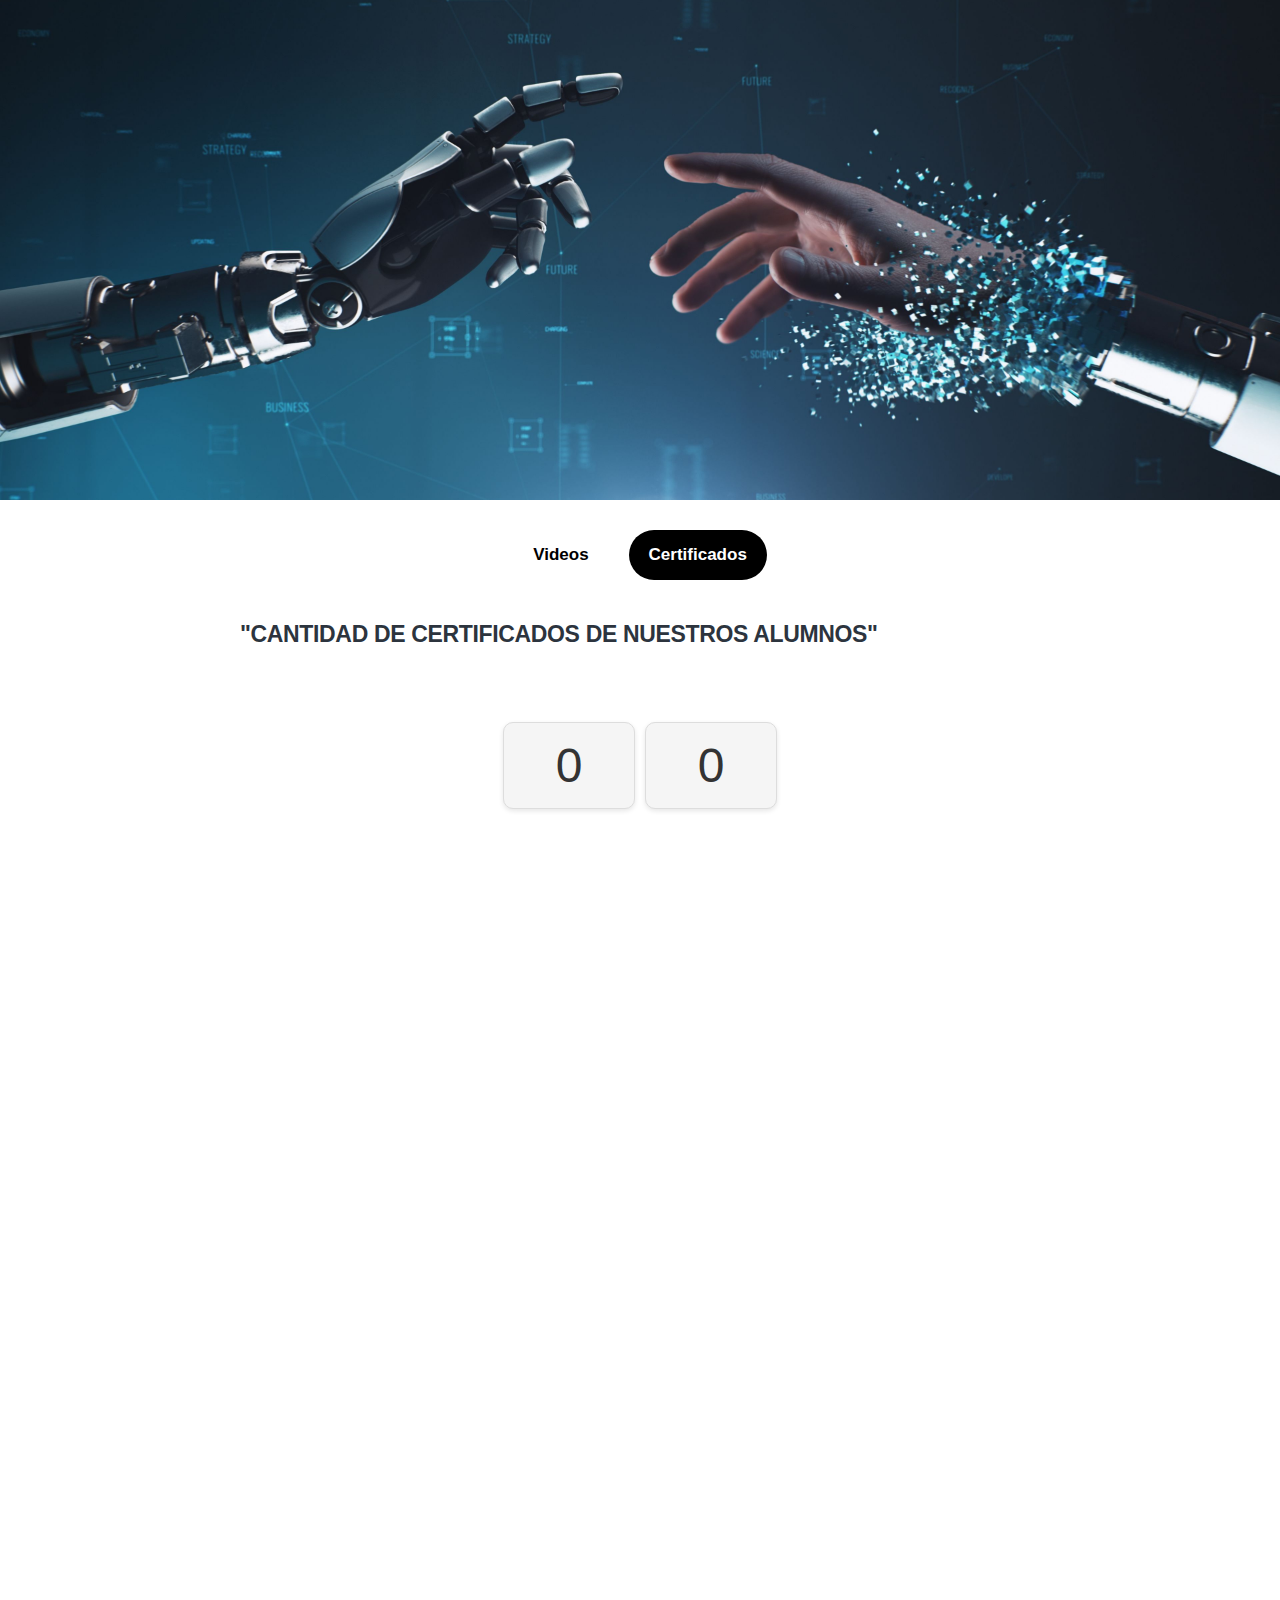
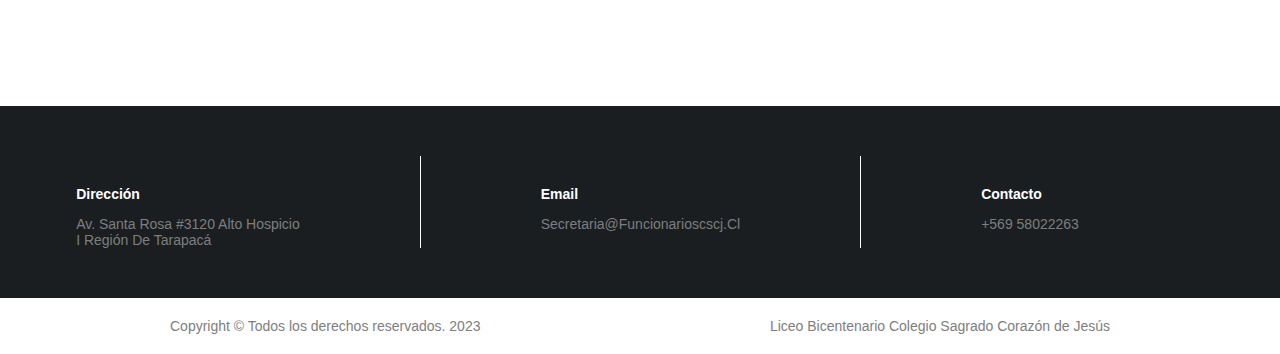
==== certificados.html @ 9f1e6156 "Principal" ====
<!DOCTYPE html>
<html lang="en">
  <head>
    <meta charset="UTF-8" />
    <meta name="viewport" content="width=device-width, initial-scale=1.0" />
    <title>PENSAMIENTO COMPUTACIONAL</title>
    <!-- Enlace al archivo de estilos CSS -->
    <link rel="stylesheet" href="certificados.css" />
    <link
      rel="stylesheet"
      href="https://cdnjs.cloudflare.com/ajax/libs/font-awesome/6.5.1/css/all.min.css"
      integrity="sha512-DTOQO9RWCH3ppGqcWaEA1BIZOC6xxalwEsw9c2QQeAIftl+Vegovlnee1c9QX4TctnWMn13TZye+giMm8e2LwA=="
      crossorigin="anonymous"
      referrerpolicy="no-referrer"
    />
  </head>
  <body>
    <div id="lightbox-2" class="lightbox-2"> <!-- PESTAÑA VIDEOS IA -->
      <div class="lightbox-content-2">
        <span class="close" onclick="closeLightbox()">&times;</span>
        <img id="lightbox-img" class="lightbox-img"></img>
      </div>
    </div>
    <header class="image-section">
      <!-- Contenido de la página con la imagen de fondo -->
      <div class="header">
        <!-- Contenido del encabezado, como tu logotipo y título -->
        <div class="logo-and-title">
          <a href="https://www.colegiosagradocorazondejesus.cl/cscj/" class="icon">
            <img src="assets/img/logo.png" alt="Logo Colegio" width="35" />
          </a>
          <a href="https://www.colegiosagradocorazondejesus.cl/cscj/"> <h2 class="hola">PENSAMIENTO COMPUTACIONAL</h2> </a>
        </div>
      </div>
      <div class="titulo">
        VIDEOS IA 3ºHC <br />
        PENSAMIENTO COMPUTACIONAL
      </div>
    </header>
    <main class="bordes">
      <div class="nav-container">
        <a class="nav-link" href="index.html">
          <div class="square">
            <span class="text">Videos</span>
          </div>
        </a>
        <a class="nav-link-active" href="certificados.html">
          <div class="square-2">
            <span class="text-2">Certificados</span>
          </div>
        </a>
      </div>
      <div
        class="titulo-videos">
        <h4
          class="videos">
          "CANTIDAD DE CERTIFICADOS DE NUESTROS ALUMNOS"
        </h4>
      </div>
      <div class="odometer">
        <div class="digit" id="digit1">0</div>
        <div class="digit" id="digit2">0</div>
      </div>
      <div class="certificados">
        <img class="certificado-item" src="assets/img/scratch-basico.png" >
        <img class="certificado-item" src="assets/img/scratch-intermedio.png" >
        <img class="certificado-item" src="assets/img/scratch-avanzado.png" >
        <img class="certificado-item" src="assets/img/internet-de-las-cosas.png" >
        <img class="certificado-item" src="assets/img/ia-1.png" >
        <img class="certificado-item" src="assets/img/ia-2.png" >
        <img class="certificado-item" src="assets/img/app-moviles-1.png" >
        <img class="certificado-item" src="assets/img/app-moviles-2.png" >
        <img class="certificado-item" src="assets/img/ciberseguridad.png" >
        <img class="certificado-item" src="assets/img/python-1.png" >
        <img class="certificado-item" src="assets/img/python-2.png" >
      </div>
    </main>
    <section id="footer-top" class="footer-top">
      <div class="container">
        <div class="top-widget-contacts">
          <div class="widget-contact-info">
            <i class="fa-solid fa-earth-americas"></i>
            <p class="top-widget-contacts-title">Dirección</p>
            <p class="top-widget-contacts-content">
              Av. Santa Rosa #3120 Alto Hospicio <br />
              I región de Tarapacá
            </p>
          </div>

          <div class="widget-contact-info">
            <i class="fa-solid fa-envelope"></i>
            <p class="top-widget-contacts-title">Email</p>
            <p class="top-widget-contacts-content">
              secretaria@funcionarioscscj.cl
            </p>
          </div>

          <div class="widget-contact-info">
            <i class="fa-solid fa-phone"></i>
            <p class="top-widget-contacts-title">Contacto</p>
            <p class="top-widget-contacts-content">+569 58022263</p>
          </div>
        </div>
      </div>
    </section>

    <section id="footer-bottom" class="footer-bottom">
      <div class="container-2">
            <div class="copyright">
              Copyright © Todos los derechos reservados. 2023
            </div>
            <div class="powered_by">
              <span>
                <a href="https://www.colegiosagradocorazondejesus.cl">Liceo Bicentenario Colegio Sagrado Corazón de Jesús</a>
              </span>
            </div>

      </div>
    </section>
      <script src="certificados.js"></script>
  </body>
</html>
---- certificados.css ----
/* PARTE DE ARRIBA */

body {
    margin: 0;
    font-family: Arial, sans-serif;
  }
  
  .header {
    position: absolute;
    top: 20px;
    left: 20px;
    color: #fff;
    z-index: 2;
    opacity: 0;
    animation: fadeInImages 1s ease forwards;
  }
  
  @keyframes fadeInImages {
    0% {
      opacity: 0;
      transform: translateY(20px);
    }
    100% {
      opacity: 1;
      transform: translateY(0);
    }
  }
  
  
  
  @keyframes fadeIn {
    0% {
      opacity: 0;
    }
    100% {
      opacity: 1;
    }
  }
  
  .logo-and-title {
    display: flex;
    align-items: center;
    height: 100%;
  }
  
  .icon {
    display: flex; /* Para permitir la alineación vertical del contenido */
    align-items: center;
    margin-bottom: -20px;
  }
  
  .icon img {
    vertical-align: middle;
    margin-right: 10px;
  }
  
  h2 {
    margin-bottom: 0px; /* Si deseas tener un margen, puedes ajustarlo según tus preferencias */
    font-family: system-ui, sans-serif;
    font-weight: lighter; /* Ajusta el grosor de la fuente (lighter significa más ligero) */
    font-size: 1.3rem;
  }
  
  /* Estilo del enlace */
  .header a {
    text-decoration: none; /* Quita el subrayado típico de los enlaces */
    color: #fff; /* Color del enlace */
    z-index: 2;
  }
  
  .image-section {
    background-image: url("assets/img/IA-fondo.jpg");
    background-size: cover;
    background-position: center; /* Centra la imagen */
    height: 460px;
    position: relative;
    padding: 20px;
    text-align: center;
    display: flex;
    flex-direction: column;
    justify-content: center;
  }
  
  .titulo {
    display: flex;
    align-items: center;
    justify-content: center;
    color: #fff;
    font-size: 5vw;
    font-family: "Fira Mono", cursive;
    opacity: 0;
    animation: fadeInImages 1s ease forwards;
    letter-spacing: -7px;
    
  }
  
  /* FINAL PARTE DE ARRIBA */
  
  
  
  
  
  
  
  
  
  /* PRINCIPAL */
  
  .bordes {
    /* Bordes del Nav Bar */
    margin-top: 30px;
    margin-bottom: 30px;
    margin-left: 160px;
    margin-right: 160px;
    padding-left: 80px;
    padding-right: 80px;
    border: 0px solid transparent;
    animation: fadeInImages 1s ease forwards;
  }
  
  @keyframes fadeInImages {
    0% {
      opacity: 0;
      transform: translateY(20px);
    }
    100% {
      opacity: 1;
      transform: translateY(0);
    }
  }
  
  
  
  @keyframes fadeIn {
    0% {
      opacity: 0;
    }
    100% {
      opacity: 1;
    }
  }
  
  
  
  
  
  
  
  
  /* SECCIÓN CERTIFICADOS */
  
  .nav-container {
    display: flex;
    align-items: center;
    justify-content: center;
    margin-bottom: 10px;
  }
  
  .nav-link-active {
    text-decoration: none;
    margin: 0 10px;
  }
  
  .nav-link-active:hover .square { /* Fondo al pasar el ratón */
    background-color: rgb(51, 58, 95); 
  }
  
  .square-2 { /* Cuadro */
    background-color: #000000; /* Fondo negro */
    border-radius: 25px; /* Bordes curvos */
    padding: 15px 20px;
    margin-bottom: 5px;
    transition: background-color 0.3s ease, color 0.3s ease;
  }
  
  .text-2{ /* Letra apartado Nav Bar */
      color: white;
      font-size: 17px;
      font-weight: bold;
      font-family: 'Gill Sans', 'Gill Sans MT', Calibri, 'Trebuchet MS', sans-serif;
  }
  
  /* FIN SECCIÓN CERTIFICADOS */
  
  
  
  
  
  
  
  
  
  /* SECCIÓN VIDEOS */
  
  .nav-link{ 
    text-decoration: none;
    margin: 0 10px;
  }
  
  .nav-link:hover .text-2 { /* Letra al pasar el ratón */
    color: #444444; 
  }
  
  .square { /* Cuadro */
    background-color: #ffffff; /* Fondo negro */
    border-radius: 25px; /* Bordes curvos */
    padding: 15px 20px;
    margin-bottom: 5px;
    transition: background-color 0.3s ease, color 0.3s ease;
  }
  
  .text { /* Letra apartado Nav Bar */
    color: rgb(0, 0, 0);
    font-size: 17px;
    font-weight: bold;
    font-family: 'Gill Sans', 'Gill Sans MT', Calibri, 'Trebuchet MS', sans-serif;
  }
  
  
  
  /* FIN SECCION VIDEOS */
  
  
  
  
  
  
  
  
  
  /* TITULO VIDEOS */
  
  .titulo-videos{
    font-weight: 600;
    font-size: 23px;
    line-height: 36px;
    letter-spacing: -.015em;
    color: #2c343e;
    fill: #2c343e;
    display:  block;
    padding: 0;
    padding-right: unset;
    padding-left: unset;
    border: none;
    outline: none;
    margin-top: 15px;
    margin: 0;
    box-sizing: border-box;
    display: block;
    margin-block-start: 1.33em;
    margin-block-end: 1.33em;
    margin-inline-start: 0px;
    margin-inline-end: 0px;
    font-weight: bold;
  }
  
  /* FIN TITULO VIDEOS */
  
  
  
  
  
  
  
  
  
  /* ALBUM CERTIFICADOS */
  
.certificados {
  width: 100%;
  height: 100%;
  margin: 0 auto;
  padding-top: 20px;
  opacity: 0;
  display: flex;
  flex-wrap: wrap;
  animation: fadeInImages 1s ease forwards;
  justify-content: space-between;
}
  
.certificados img{
  width: calc(33.33% - 20px); /* Calcula el ancho para tres columnas con espacio entre ellas */
  margin-bottom: 20px;
  box-sizing: border-box; /* Incluye el padding y el borde en el ancho */
}
  
  
  
  /* FIN ALBUM DE CERTIFICADOS */
  
  









  .odometer {
    display: flex;
    align-items: center;
    justify-content: center;
    font-family: 'Arial', sans-serif;
    font-size: 3em;
    margin: 70px 0;
    color: #333;
  }
  
  .digit {
    background-color: #f5f5f5;
    border: 1px solid #ddd;
    padding: 15px 20px;
    margin: 0 5px;
    width: 90px;
    text-align: center;
    border-radius: 10px;
    box-shadow: 0 2px 5px rgba(0, 0, 0, 0.1);
  }
  
  

  /* FIN CIFRA */
  
  
  
  
  
  



  /* PANTALLA DE VIDEO INDIVIDUAL */
  
  .lightbox-2 {
    display: none;
    position: fixed;
    top: 0;
    left: 0;
    width: 100%;
    height: 100%;
    background-color: rgba(0, 0, 0, 0.7);
    z-index: 3;
  }
  
  .lightbox-content-2 {
    position: absolute;
    top: 50%;
    left: 50%;
    transform: translate(-50%, -50%);
    width: 1000px;
    text-align: center;
    background-color: #fff;
    padding: 10px;
    border-radius: 8px;

  }
  
  .close {
    color: #000;
    font-size: 2rem;
    cursor: pointer;
    position: absolute;
    top: 10px;
    right: 10px;
  }
  
  .lightbox-img {
    width: 100%;
    max-height: 90vh;
    margin-top: 20px;
    border-radius: 8px;
  }
  
  .username {
    font-size: 1.5rem;
    color: #333;
    margin-bottom: 10px;
  }
  
















/************************************16)Footer top*************************************/


.footer-top {
  padding: 50px 0 50px;
  background-color: #1a1e21;
  color: #7e7e7e;
  font-size: 14px !important;  
}

.footer-top p {
  font-size: 14px;
  margin-bottom: 0;
} 

.footer-top-box {
  margin: 30px auto;
  overflow: hidden;
}

.footer-top h4 {
  color: #fff;
  text-transform: capitalize;
}

.footer-top-box li {
  padding: 5px 0 10px 0;
  border-bottom: 1px dotted #333;  
}

.footer-top-box li:last-child {
  border-bottom: 0!important;
}

.footer-top-box h5 {
  margin-bottom: 5px;  
}

.footer-top-box .widget-img-thumb {
  display: inline-block;
  margin-right: 15px;
  width: 60px;
}

.footer-top-box .widget-content {
  overflow: hidden;
}

.footer-top-box .widget-date {
  font-size: 12px;
}


.footer-top .input-holder input[type="email"] {
  width: 100%;
  display: inline-block;
  border: 0;
  border-radius: 0;
  height: 39px;
  padding: 10px 20px;  
}


.footer-top .input-holder input[type="submit"] {
  color: #fff;
  border: 0;
  border-radius: 0;
  font-size: 11px;
  font-weight: 700;
  text-transform: uppercase;
  padding: 20px;
  line-height: 0;
  text-indent: -999px;  
}

.footer-top .submit-bgcolor {
  background-color: #00aef0;
}


.footer-top ul li a {
  color: #7e7e7e; 
}

.footer-top ul li a:hover {
  color: #fff;
}


.tag > a:hover {
  color: #fff;
  border: 1px solid #fff;
}



.contact-link-desc p {
  font-size: 16px;  
}

.contact-link-desc h5 {
  font-size: 20px;
  color: #fff;
}









.top-widget-contacts {
  display: flex;
  justify-content: center; 
}

.widget-contact-info {
  padding-right: 120px;
  padding-left: 120px;
}

.widget-contact-info:first-child {
  padding-left: 0px; 
}

.widget-contact-info:last-child {
  padding-right: 125px;
}

.widget-contact-info:nth-child(2) {
  border-left: 1px solid #fff;
  border-right: 1px solid #fff; 
}







.top-widget-contacts-title {
  font-size: 20px;
  color: #fff;
  font-weight: 600;
  text-transform: capitalize;
}

.top-widget-contacts-content {
  font-size: 16px;
  text-transform: capitalize; 
}

.widget-contact-info i {
  margin-right: 10px;
  color: #fff; 
}




.container-2{
  display: flex;
  margin: 20px;
  font-size: 14px;
  color: #7e7e7e;
  justify-content: space-between;
}


.copyright{
  padding-left: 150px;
}

.powered_by a{ 
  padding-right: 150px;
  text-decoration: none !important;
  color: #7e7e7e;
}




/* Hacer responsive para dispositivos móviles */
@media (max-width: 767px) {

  .header {
    top: 10px;
    left: 10px;
  }
  
  .logo-and-title {
    text-align: left;
    display: flex;
    justify-content: left;
  }

  .hola {
    display: none; /* Oculta el título "Pensamiento Computacional" en pantallas pequeñas */
  }

  /* Ajustes para el título "VIDEOS IA 3ºH PENSAMIENTO COMPUTACIONAL" */
  .titulo {
    font-size: 10vw; /* Ajusta el tamaño del título para pantallas pequeñas */
    letter-spacing: -3px; /* Ajusta el espaciado de las letras si es necesario */
  }  
  
  .bordes {
    margin: 15px;
    padding: 15px;
  }

  .nav-container {
    flex-direction: column;
  }
  
  .nav-link {
    margin: 5px 0;
  }

  .lightbox-content-2 {
    padding: 15px; 
    width: 90%;
  }
  
  .lightbox-img {
    max-height: 50vh; 
  }
  
  .certificados {
    justify-content: center;
  }
  
  .certificados img {
    width: 90%;
    margin-bottom: 10px;
  }
  
  .footer-top .footer-top-box {
    margin: 15px auto; 
  }
  
  .top-widget-contacts {
    flex-direction: column;
    align-items: center;
  }
  
  .widget-contact-info {
    padding: 10px;
    text-align: left;
  }
  
  .widget-contact-info:nth-child(2) {
    border: none;
  }
  
  .copyright, 
  .powered_by {
    padding: 0 15px;
    text-align: center;
  }
  
}

/* Hacer responsive para tablets */
@media (min-width: 768px) and (max-width: 991px) {

  .video-container video {
    width: 45%;
  }
  
}
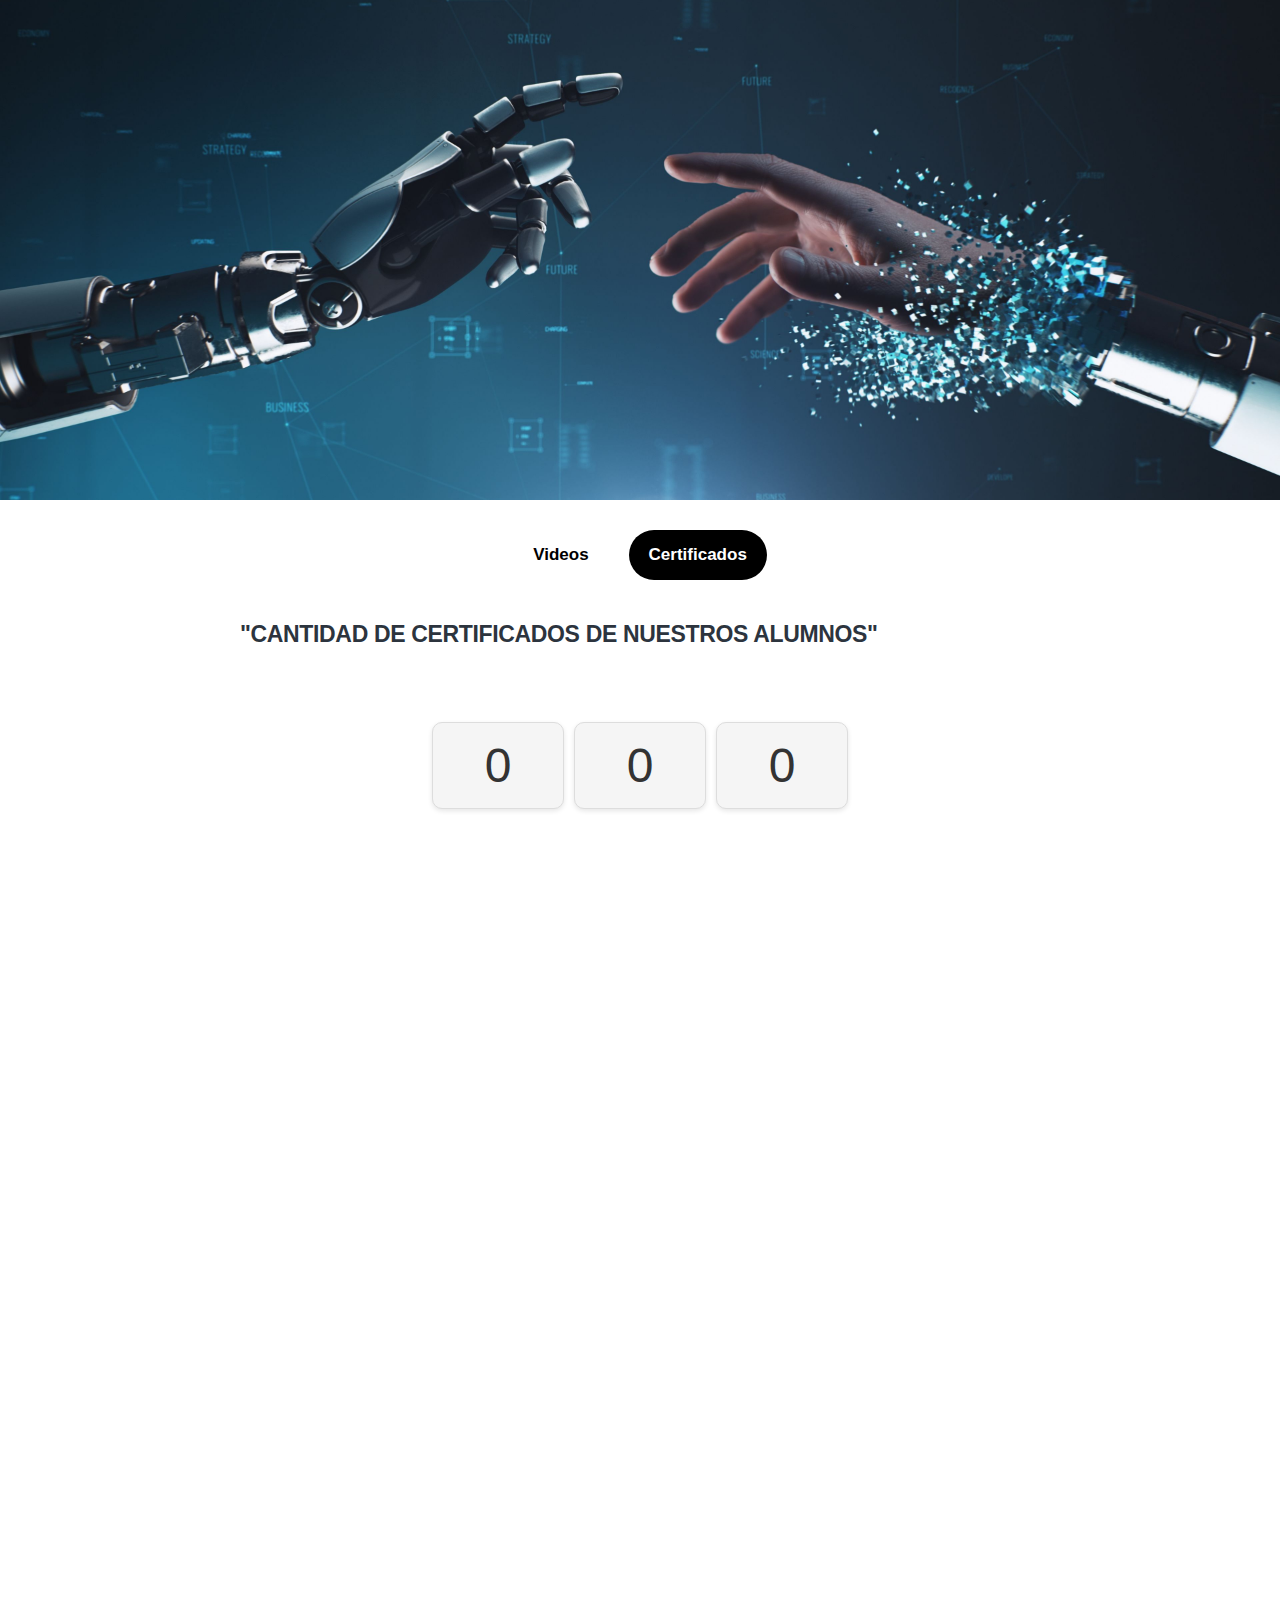
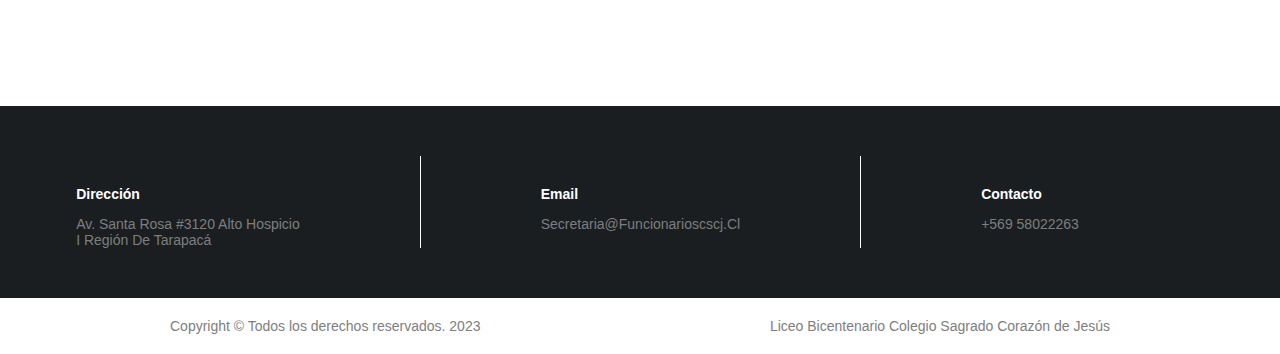
==== commit cd8e639e: "Update certificados.html" ====
--- a/certificados.html
+++ b/certificados.html
@@ -60,6 +60,8 @@
       <div class="odometer">
         <div class="digit" id="digit1">0</div>
         <div class="digit" id="digit2">0</div>
+        <div class="digit" id="digit3">0</div>
+
       </div>
       <div class="certificados">
         <img class="certificado-item" src="assets/img/scratch-basico.png" >
